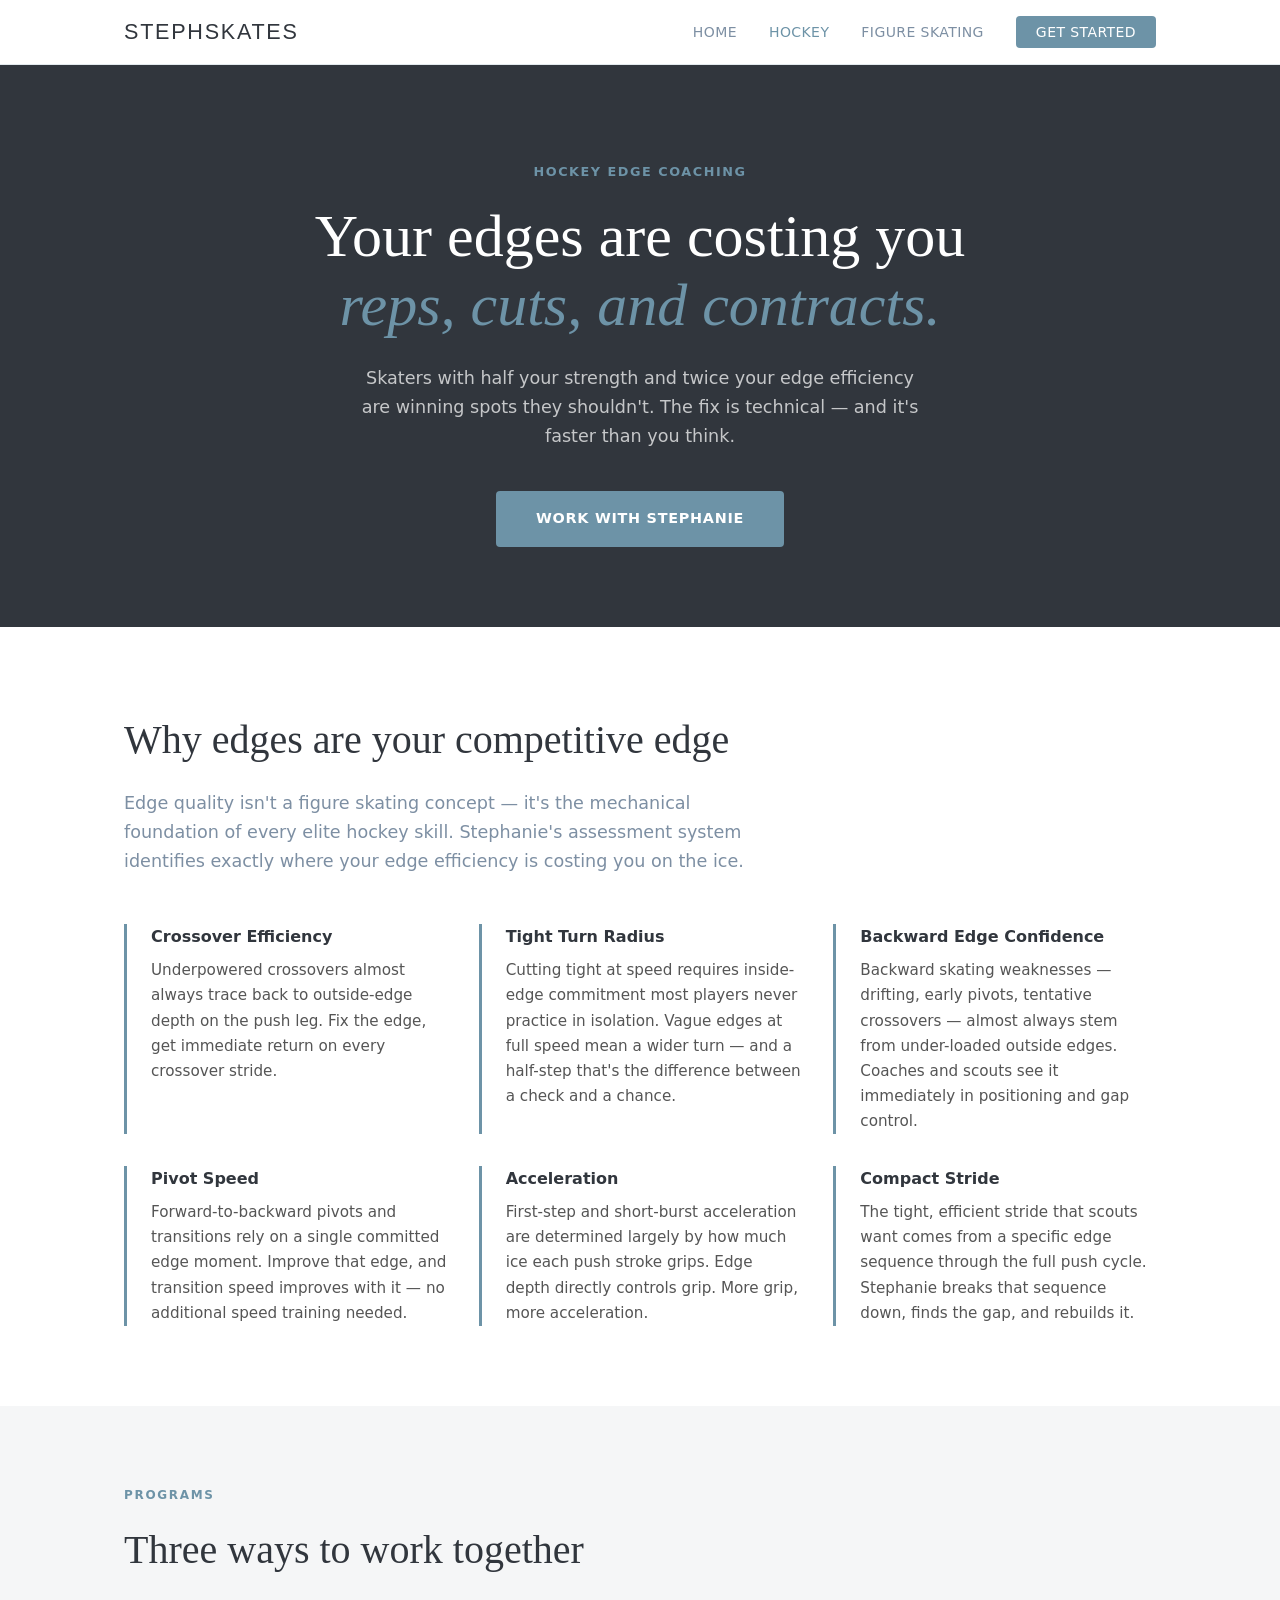
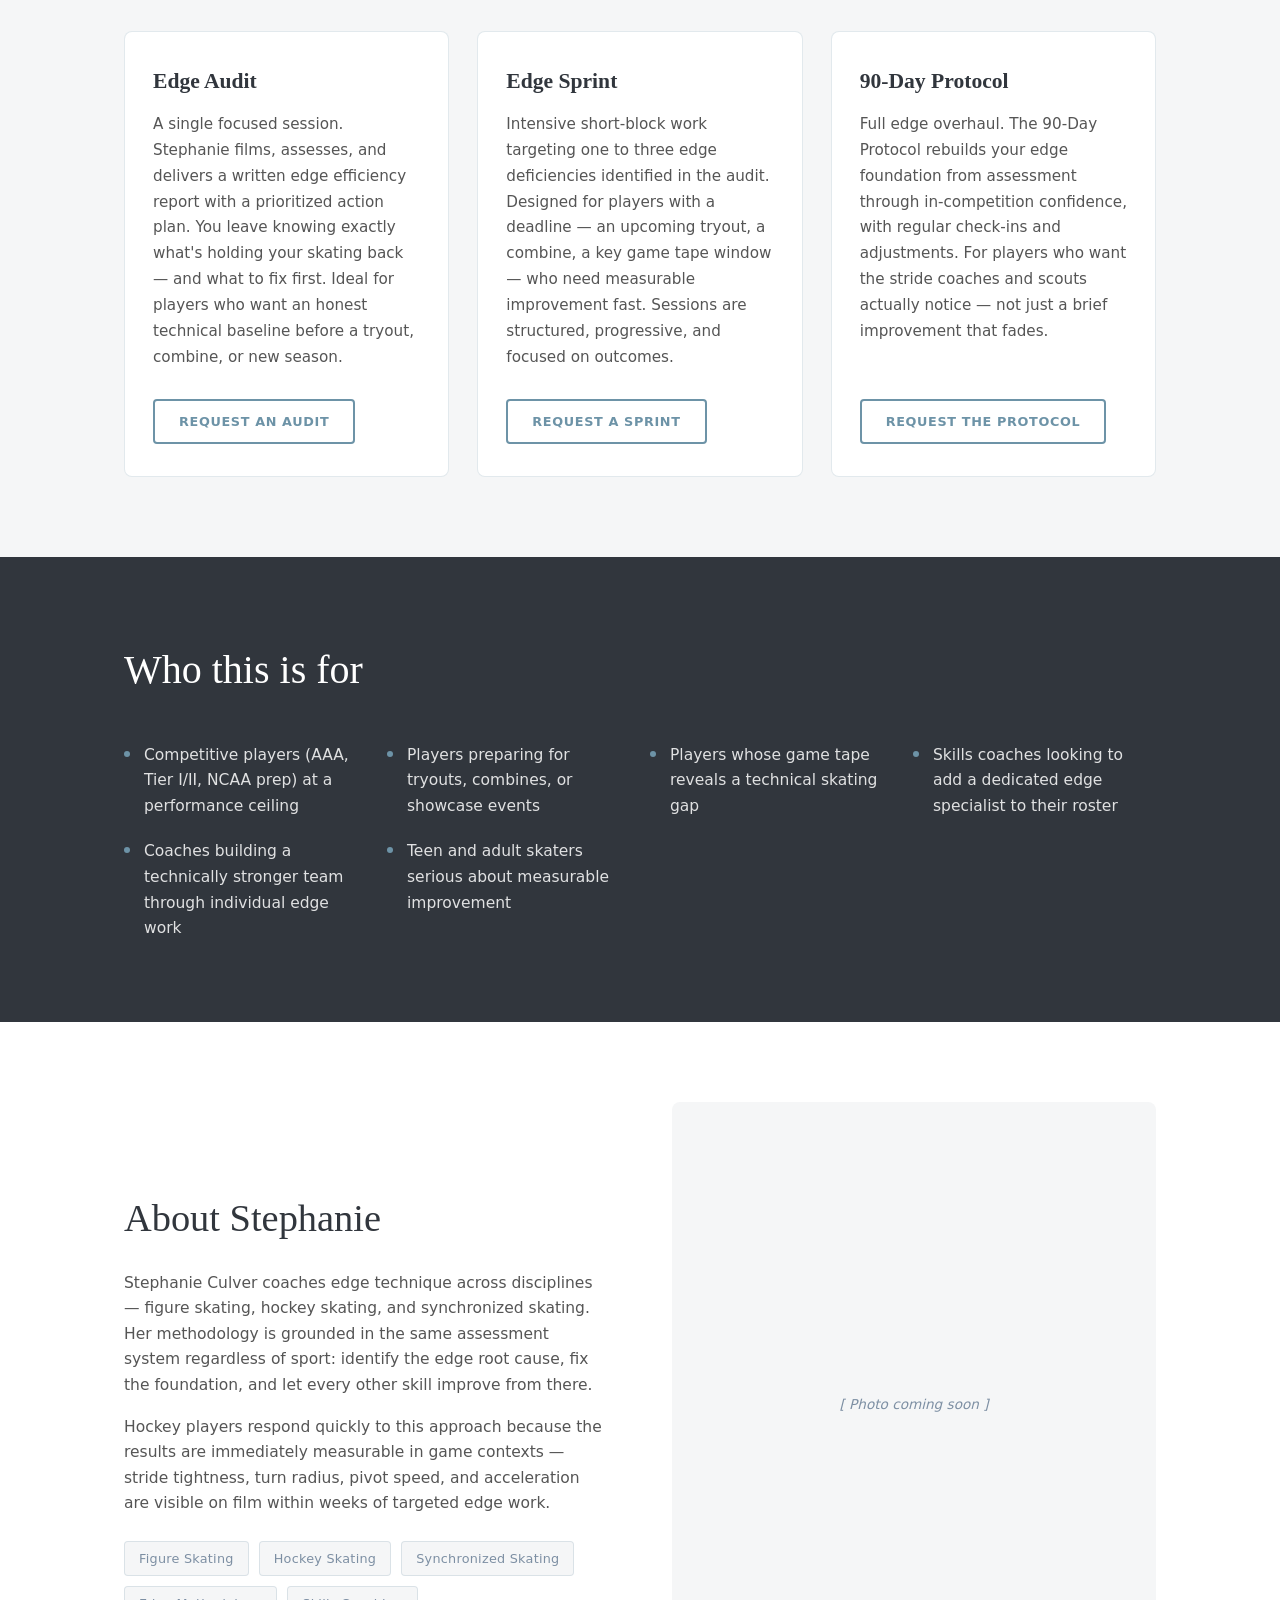
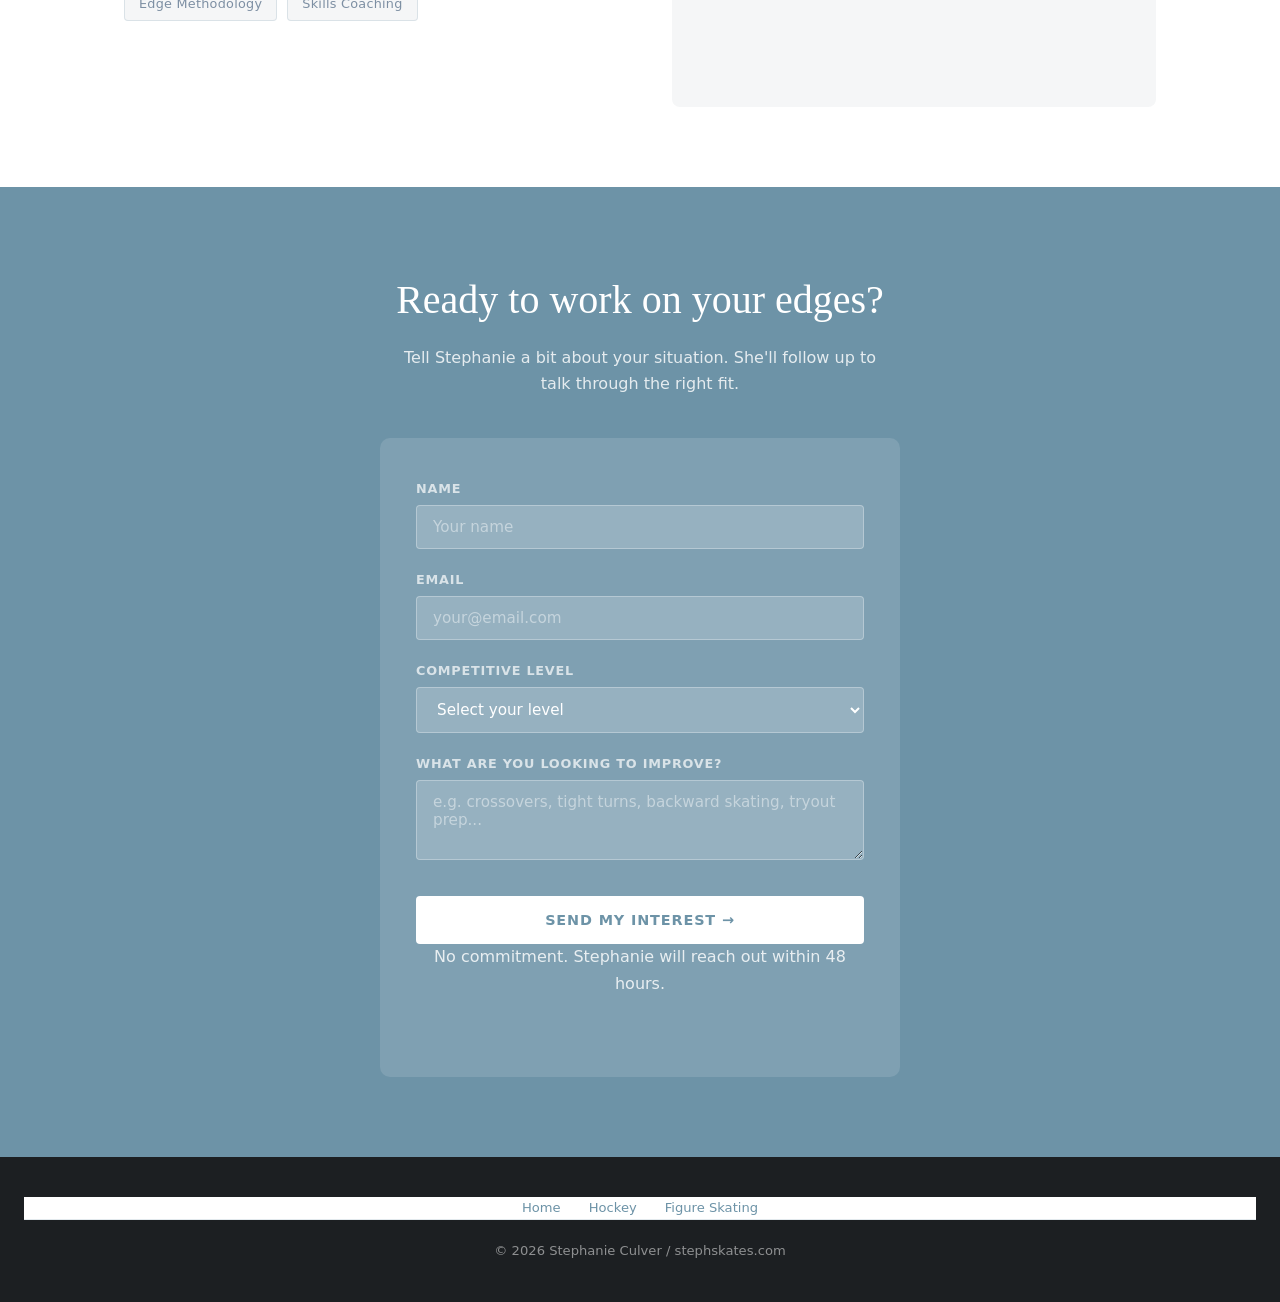
==== hockey/index.html @ eef1c1d4 "Add /hockey and /figureskating pages + update homepage nav - Add css/sport-pages.css (shared styles " ====
<!DOCTYPE html>
<html lang="en">
<head>
  <meta charset="UTF-8">
  <meta name="viewport" content="width=device-width, initial-scale=1.0">
  <title>Hockey Edge Coaching | Stephanie Culver — stephskates.com</title>
  <meta name="description" content="Elite edge coaching for competitive hockey players. Stephanie Culver's edge methodology translates directly into acceleration, stopping power, crossover efficiency, and the compact stride that coaches and scouts notice.">
  <meta property="og:title" content="Hockey Edge Coaching | stephskates.com">
  <meta property="og:description" content="The technical difference between a good hockey player and an elite one almost always starts with edges.">
  <meta property="og:type" content="website">
  <link rel="stylesheet" href="../css/sport-pages.css">
</head>
<body>

  <!-- NAV -->
  <nav>
    <div class="nav-inner">
      <a href="/" class="nav-wordmark">STEPHSKATES</a>
      <ul class="nav-links">
        <li><a href="/">Home</a></li>
        <li><a href="/hockey" aria-current="page">Hockey</a></li>
        <li><a href="/figureskating">Figure Skating</a></li>
        <li><a href="#contact" class="nav-cta">Get Started</a></li>
      </ul>
    </div>
  </nav>

  <!-- HERO -->
  <section class="hero">
    <div class="container">
      <p class="hero-eyebrow">Hockey Edge Coaching</p>
      <h1>Your edges are costing you<br><em>reps, cuts, and contracts.</em></h1>
      <p class="hero-sub">
        Skaters with half your strength and twice your edge efficiency are winning spots they shouldn't.
        The fix is technical — and it's faster than you think.
      </p>
      <a href="#contact" class="btn-primary">Work with Stephanie</a>
    </div>
  </section>

  <!-- WHY EDGES MATTER FOR HOCKEY -->
  <section class="section-why">
    <div class="container">
      <h2>Why edges are your competitive edge</h2>
      <p class="lead">
        Edge quality isn't a figure skating concept — it's the mechanical foundation of every elite hockey skill.
        Stephanie's assessment system identifies exactly where your edge efficiency is costing you on the ice.
      </p>
      <div class="why-grid">
        <div class="why-card">
          <h3>Crossover Efficiency</h3>
          <p>
            Underpowered crossovers almost always trace back to outside-edge depth on the push leg.
            Fix the edge, get immediate return on every crossover stride.
          </p>
        </div>
        <div class="why-card">
          <h3>Tight Turn Radius</h3>
          <p>
            Cutting tight at speed requires inside-edge commitment most players never practice in isolation.
            Vague edges at full speed mean a wider turn — and a half-step that's the difference between a check and a chance.
          </p>
        </div>
        <div class="why-card">
          <h3>Backward Edge Confidence</h3>
          <p>
            Backward skating weaknesses — drifting, early pivots, tentative crossovers — almost always stem from under-loaded outside edges.
            Coaches and scouts see it immediately in positioning and gap control.
          </p>
        </div>
        <div class="why-card">
          <h3>Pivot Speed</h3>
          <p>
            Forward-to-backward pivots and transitions rely on a single committed edge moment.
            Improve that edge, and transition speed improves with it — no additional speed training needed.
          </p>
        </div>
        <div class="why-card">
          <h3>Acceleration</h3>
          <p>
            First-step and short-burst acceleration are determined largely by how much ice each push stroke grips.
            Edge depth directly controls grip. More grip, more acceleration.
          </p>
        </div>
        <div class="why-card">
          <h3>Compact Stride</h3>
          <p>
            The tight, efficient stride that scouts want comes from a specific edge sequence through the full push cycle.
            Stephanie breaks that sequence down, finds the gap, and rebuilds it.
          </p>
        </div>
      </div>
    </div>
  </section>

  <!-- PROGRAMS -->
  <section class="section-services" id="programs">
    <div class="container">
      <p class="section-label">Programs</p>
      <h2>Three ways to work together</h2>
      <div class="services-grid">

        <div class="service-card">
          <div class="service-card-name">Edge Audit</div>
          <div class="service-card-desc">
            A single focused session. Stephanie films, assesses, and delivers a written edge efficiency report with a
            prioritized action plan. You leave knowing exactly what's holding your skating back — and what to fix first.
            Ideal for players who want an honest technical baseline before a tryout, combine, or new season.
          </div>
          <a href="#contact" class="btn-ghost">Request an Audit</a>
        </div>

        <div class="service-card">
          <div class="service-card-name">Edge Sprint</div>
          <div class="service-card-desc">
            Intensive short-block work targeting one to three edge deficiencies identified in the audit.
            Designed for players with a deadline — an upcoming tryout, a combine, a key game tape window —
            who need measurable improvement fast. Sessions are structured, progressive, and focused on outcomes.
          </div>
          <a href="#contact" class="btn-ghost">Request a Sprint</a>
        </div>

        <div class="service-card">
          <div class="service-card-name">90-Day Protocol</div>
          <div class="service-card-desc">
            Full edge overhaul. The 90-Day Protocol rebuilds your edge foundation from assessment through
            in-competition confidence, with regular check-ins and adjustments. For players who want the
            stride coaches and scouts actually notice — not just a brief improvement that fades.
          </div>
          <a href="#contact" class="btn-ghost">Request the Protocol</a>
        </div>

      </div>
    </div>
  </section>

  <!-- WHO IT'S FOR -->
  <section class="section-audience">
    <div class="container">
      <h2>Who this is for</h2>
      <ul class="audience-list">
        <li>Competitive players (AAA, Tier I/II, NCAA prep) at a performance ceiling</li>
        <li>Players preparing for tryouts, combines, or showcase events</li>
        <li>Players whose game tape reveals a technical skating gap</li>
        <li>Skills coaches looking to add a dedicated edge specialist to their roster</li>
        <li>Coaches building a technically stronger team through individual edge work</li>
        <li>Teen and adult skaters serious about measurable improvement</li>
      </ul>
    </div>
  </section>

  <!-- CREDENTIALS -->
  <section class="section-credentials">
    <div class="container">
      <div class="credentials-inner">
        <div>
          <h2>About Stephanie</h2>
          <p>
            Stephanie Culver coaches edge technique across disciplines — figure skating, hockey skating,
            and synchronized skating. Her methodology is grounded in the same assessment system regardless
            of sport: identify the edge root cause, fix the foundation, and let every other skill improve from there.
          </p>
          <p>
            Hockey players respond quickly to this approach because the results are immediately measurable in
            game contexts — stride tightness, turn radius, pivot speed, and acceleration are visible on film
            within weeks of targeted edge work.
          </p>
          <div class="cred-tags">
            <span class="cred-tag">Figure Skating</span>
            <span class="cred-tag">Hockey Skating</span>
            <span class="cred-tag">Synchronized Skating</span>
            <span class="cred-tag">Edge Methodology</span>
            <span class="cred-tag">Skills Coaching</span>
          </div>
        </div>
        <div class="credentials-photo">
          [ Photo coming soon ]
        </div>
      </div>
    </div>
  </section>

  <!-- CTA / INTEREST FORM -->
  <section class="section-cta" id="contact">
    <div class="container">
      <h2>Ready to work on your edges?</h2>
      <p>
        Tell Stephanie a bit about your situation. She'll follow up to talk through the right fit.
      </p>

      <!--
        SETUP NOTE: Replace the action URL below with your Formspree endpoint.
        1. Go to formspree.io and create a free account
        2. Create a new form — name it "Hockey Interest"
        3. Copy the form ID (e.g. xpzgkrby) and replace YOUR_FORM_ID below
        4. Action becomes: https://formspree.io/f/YOUR_FORM_ID
      -->
      <form
        class="interest-form"
        action="https://formspree.io/f/YOUR_FORM_ID"
        method="POST"
      >
        <input type="hidden" name="_subject" value="Hockey coaching inquiry — stephskates.com">
        <input type="hidden" name="sport" value="Hockey">

        <div class="form-row">
          <label for="hk-name">Name</label>
          <input type="text" id="hk-name" name="name" placeholder="Your name" required>
        </div>

        <div class="form-row">
          <label for="hk-email">Email</label>
          <input type="email" id="hk-email" name="email" placeholder="your@email.com" required>
        </div>

        <div class="form-row">
          <label for="hk-level">Competitive level</label>
          <select id="hk-level" name="competitive_level" required>
            <option value="" disabled selected>Select your level</option>
            <option value="youth">Youth / Learn to Train</option>
            <option value="teen-competitive">Teen competitive (AA/AAA)</option>
            <option value="tier-1-2">Tier I / Tier II</option>
            <option value="ncaa-prep">NCAA prep</option>
            <option value="adult-rec">Adult recreational</option>
            <option value="adult-competitive">Adult competitive</option>
            <option value="coach">I'm a coach</option>
          </select>
        </div>

        <div class="form-row">
          <label for="hk-goal">What are you looking to improve?</label>
          <textarea id="hk-goal" name="goal" rows="3" placeholder="e.g. crossovers, tight turns, backward skating, tryout prep..."></textarea>
        </div>

        <button type="submit" class="btn-submit">Send my interest →</button>
        <p class="form-note">No commitment. Stephanie will reach out within 48 hours.</p>
      </form>
    </div>
  </section>

  <!-- FOOTER -->
  <footer>
    <nav class="footer-nav">
      <a href="/">Home</a>
      <a href="/hockey">Hockey</a>
      <a href="/figureskating">Figure Skating</a>
    </nav>
    <p>&copy; 2026 Stephanie Culver / stephskates.com</p>
  </footer>

</body>
</html>
---- css/sport-pages.css ----
/* =============================================
   stephskates.com — Sport-Specific Pages
   Shared across /hockey and /figureskating
   Brand: Pearl White / Lagoon Blue
   ============================================= */

/* --- Reset & Base --- */
*, *::before, *::after { box-sizing: border-box; margin: 0; padding: 0; }

:root {
  --pearl-white:   #F5F6F7;
  --lagoon-blue:   #6D93A7;
  --deep-graphite: #31363D;
  --blue-slate:    #7D8FA3;
  --white:         #FFFFFF;
  --off-black:     #1C1F22;
  --border-subtle: rgba(109, 147, 167, 0.2);

  --font-wordmark: 'Bebas Neue', 'Arial Narrow', Arial, sans-serif;
  --font-headline: 'Cormorant Garamond', Georgia, 'Times New Roman', serif;
  --font-body:     'DM Sans', 'Segoe UI', system-ui, sans-serif;

  --max-w: 1080px;
  --section-pad: 80px 24px;
}

html { font-size: 16px; scroll-behavior: smooth; }

body {
  background: var(--pearl-white);
  color: var(--deep-graphite);
  font-family: var(--font-body);
  line-height: 1.65;
  -webkit-font-smoothing: antialiased;
}

/* --- Google Fonts import --- */
@import url('https://fonts.googleapis.com/css2?family=Bebas+Neue&family=Cormorant+Garamond:ital,wght@0,400;0,600;1,400&family=DM+Sans:wght@400;500;600&display=swap');

/* --- Layout --- */
.container { max-width: var(--max-w); margin: 0 auto; padding: 0 24px; }

/* --- NAV --- */
nav {
  background: var(--white);
  border-bottom: 1px solid var(--border-subtle);
  position: sticky;
  top: 0;
  z-index: 100;
}
.nav-inner {
  max-width: var(--max-w);
  margin: 0 auto;
  padding: 0 24px;
  display: flex;
  align-items: center;
  justify-content: space-between;
  height: 64px;
}
.nav-wordmark {
  font-family: var(--font-wordmark);
  font-size: 1.35rem;
  letter-spacing: 0.08em;
  color: var(--deep-graphite);
  text-decoration: none;
}
.nav-links { display: flex; gap: 32px; list-style: none; }
.nav-links a {
  font-family: var(--font-body);
  font-size: 0.875rem;
  font-weight: 500;
  color: var(--blue-slate);
  text-decoration: none;
  letter-spacing: 0.03em;
  text-transform: uppercase;
  transition: color 0.2s;
}
.nav-links a:hover, .nav-links a[aria-current="page"] { color: var(--lagoon-blue); }
.nav-cta {
  background: var(--lagoon-blue);
  color: var(--white) !important;
  padding: 8px 20px;
  border-radius: 4px;
}
.nav-cta:hover { background: var(--deep-graphite) !important; color: var(--white) !important; }

/* --- HERO --- */
.hero {
  background: var(--deep-graphite);
  color: var(--white);
  padding: 96px 24px 80px;
  text-align: center;
}
.hero-eyebrow {
  font-family: var(--font-body);
  font-size: 0.8rem;
  font-weight: 600;
  letter-spacing: 0.12em;
  text-transform: uppercase;
  color: var(--lagoon-blue);
  margin-bottom: 20px;
}
.hero h1 {
  font-family: var(--font-headline);
  font-size: clamp(2.25rem, 5vw, 3.75rem);
  font-weight: 400;
  line-height: 1.15;
  max-width: 760px;
  margin: 0 auto 24px;
}
.hero h1 em { font-style: italic; color: var(--lagoon-blue); }
.hero-sub {
  font-size: 1.1rem;
  color: rgba(255,255,255,0.72);
  max-width: 560px;
  margin: 0 auto 40px;
}
.btn-primary {
  display: inline-block;
  background: var(--lagoon-blue);
  color: var(--white);
  font-family: var(--font-body);
  font-weight: 600;
  font-size: 0.9rem;
  letter-spacing: 0.05em;
  text-transform: uppercase;
  padding: 16px 40px;
  border-radius: 4px;
  text-decoration: none;
  border: none;
  cursor: pointer;
  transition: background 0.2s, transform 0.15s;
}
.btn-primary:hover { background: var(--blue-slate); transform: translateY(-1px); }
.btn-ghost {
  display: inline-block;
  background: transparent;
  color: var(--lagoon-blue);
  font-family: var(--font-body);
  font-weight: 600;
  font-size: 0.9rem;
  letter-spacing: 0.05em;
  text-transform: uppercase;
  padding: 15px 40px;
  border-radius: 4px;
  text-decoration: none;
  border: 2px solid var(--lagoon-blue);
  cursor: pointer;
  transition: background 0.2s, color 0.2s;
}
.btn-ghost:hover { background: var(--lagoon-blue); color: var(--white); }

/* --- WHY SECTION --- */
.section-why {
  padding: var(--section-pad);
  background: var(--white);
}
.section-why h2 {
  font-family: var(--font-headline);
  font-size: clamp(1.75rem, 3.5vw, 2.5rem);
  font-weight: 400;
  margin-bottom: 16px;
  color: var(--deep-graphite);
}
.section-why .lead {
  font-size: 1.1rem;
  color: var(--blue-slate);
  max-width: 640px;
  margin-bottom: 48px;
}
.why-grid {
  display: grid;
  grid-template-columns: repeat(auto-fit, minmax(280px, 1fr));
  gap: 32px;
}
.why-card {
  border-left: 3px solid var(--lagoon-blue);
  padding-left: 24px;
}
.why-card h3 {
  font-family: var(--font-body);
  font-weight: 600;
  font-size: 1rem;
  margin-bottom: 8px;
  color: var(--deep-graphite);
}
.why-card p { font-size: 0.95rem; color: #555; }

/* --- SERVICES / PROGRAMS --- */
.section-services {
  padding: var(--section-pad);
  background: var(--pearl-white);
}
.section-label {
  font-family: var(--font-body);
  font-size: 0.75rem;
  font-weight: 600;
  letter-spacing: 0.14em;
  text-transform: uppercase;
  color: var(--lagoon-blue);
  margin-bottom: 12px;
}
.section-services h2 {
  font-family: var(--font-headline);
  font-size: clamp(1.75rem, 3.5vw, 2.5rem);
  font-weight: 400;
  margin-bottom: 48px;
  color: var(--deep-graphite);
}
.services-grid {
  display: grid;
  grid-template-columns: repeat(auto-fit, minmax(280px, 1fr));
  gap: 28px;
}
.service-card {
  background: var(--white);
  border: 1px solid var(--border-subtle);
  border-radius: 8px;
  padding: 32px 28px;
  display: flex;
  flex-direction: column;
}
.service-card-name {
  font-family: var(--font-headline);
  font-size: 1.35rem;
  font-weight: 600;
  color: var(--deep-graphite);
  margin-bottom: 12px;
}
.service-card-desc {
  font-size: 0.95rem;
  color: #555;
  line-height: 1.7;
  flex: 1;
  margin-bottom: 28px;
}
.service-card .btn-ghost {
  align-self: flex-start;
  font-size: 0.8rem;
  padding: 10px 24px;
}

/* --- WHO IT'S FOR --- */
.section-audience {
  padding: var(--section-pad);
  background: var(--deep-graphite);
  color: var(--white);
}
.section-audience h2 {
  font-family: var(--font-headline);
  font-size: clamp(1.75rem, 3.5vw, 2.5rem);
  font-weight: 400;
  margin-bottom: 40px;
}
.audience-list {
  display: grid;
  grid-template-columns: repeat(auto-fit, minmax(240px, 1fr));
  gap: 20px;
  list-style: none;
}
.audience-list li {
  display: flex;
  align-items: flex-start;
  gap: 14px;
  font-size: 0.97rem;
  color: rgba(255,255,255,0.85);
}
.audience-list li::before {
  content: '';
  display: block;
  width: 6px;
  height: 6px;
  min-width: 6px;
  border-radius: 50%;
  background: var(--lagoon-blue);
  margin-top: 8px;
}

/* --- CREDENTIALS / BIO --- */
.section-credentials {
  padding: var(--section-pad);
  background: var(--white);
}
.credentials-inner {
  display: grid;
  grid-template-columns: 1fr 1fr;
  gap: 64px;
  align-items: center;
}
@media (max-width: 720px) { .credentials-inner { grid-template-columns: 1fr; gap: 40px; } }
.credentials-inner h2 {
  font-family: var(--font-headline);
  font-size: clamp(1.75rem, 3.5vw, 2.4rem);
  font-weight: 400;
  margin-bottom: 20px;
  color: var(--deep-graphite);
}
.credentials-inner p {
  font-size: 0.97rem;
  color: #555;
  margin-bottom: 16px;
}
.cred-tags { display: flex; flex-wrap: wrap; gap: 10px; margin-top: 24px; }
.cred-tag {
  background: var(--pearl-white);
  border: 1px solid var(--border-subtle);
  border-radius: 4px;
  padding: 6px 14px;
  font-size: 0.8rem;
  font-weight: 500;
  color: var(--blue-slate);
  letter-spacing: 0.02em;
}
.credentials-photo {
  background: var(--pearl-white);
  border-radius: 8px;
  aspect-ratio: 4/5;
  display: flex;
  align-items: center;
  justify-content: center;
  color: var(--blue-slate);
  font-size: 0.85rem;
  font-style: italic;
}

/* --- CTA / INTEREST FORM --- */
.section-cta {
  padding: var(--section-pad);
  background: var(--lagoon-blue);
  color: var(--white);
  text-align: center;
}
.section-cta h2 {
  font-family: var(--font-headline);
  font-size: clamp(1.75rem, 3.5vw, 2.5rem);
  font-weight: 400;
  margin-bottom: 12px;
}
.section-cta p {
  font-size: 1rem;
  color: rgba(255,255,255,0.82);
  max-width: 480px;
  margin: 0 auto 40px;
}
.interest-form {
  max-width: 520px;
  margin: 0 auto;
  background: rgba(255,255,255,0.12);
  border-radius: 10px;
  padding: 40px 36px;
  text-align: left;
}
.interest-form .form-row {
  margin-bottom: 20px;
}
.interest-form label {
  display: block;
  font-size: 0.8rem;
  font-weight: 600;
  letter-spacing: 0.06em;
  text-transform: uppercase;
  color: rgba(255,255,255,0.7);
  margin-bottom: 6px;
}
.interest-form input,
.interest-form select,
.interest-form textarea {
  width: 100%;
  background: rgba(255,255,255,0.18);
  border: 1px solid rgba(255,255,255,0.3);
  border-radius: 4px;
  padding: 12px 16px;
  font-family: var(--font-body);
  font-size: 0.95rem;
  color: var(--white);
  outline: none;
  transition: border-color 0.2s;
}
.interest-form input::placeholder,
.interest-form textarea::placeholder { color: rgba(255,255,255,0.45); }
.interest-form input:focus,
.interest-form select:focus,
.interest-form textarea:focus { border-color: rgba(255,255,255,0.7); }
.interest-form select option { color: var(--deep-graphite); background: var(--white); }
.interest-form .btn-submit {
  width: 100%;
  background: var(--white);
  color: var(--lagoon-blue);
  font-family: var(--font-body);
  font-weight: 700;
  font-size: 0.9rem;
  letter-spacing: 0.06em;
  text-transform: uppercase;
  padding: 16px;
  border: none;
  border-radius: 4px;
  cursor: pointer;
  margin-top: 8px;
  transition: background 0.2s, color 0.2s;
}
.interest-form .btn-submit:hover { background: var(--deep-graphite); color: var(--white); }
.form-note {
  font-size: 0.78rem;
  color: rgba(255,255,255,0.55);
  text-align: center;
  margin-top: 14px;
}

/* --- FOOTER --- */
footer {
  background: var(--off-black);
  color: rgba(255,255,255,0.5);
  padding: 40px 24px;
  text-align: center;
  font-size: 0.82rem;
}
footer a { color: var(--lagoon-blue); text-decoration: none; }
footer .footer-nav { display: flex; justify-content: center; gap: 28px; margin-bottom: 20px; flex-wrap: wrap; }
footer .footer-nav a { font-size: 0.82rem; }

/* --- RESPONSIVE --- */
@media (max-width: 640px) {
  .nav-links { display: none; }
  .interest-form { padding: 28px 20px; }
  .services-grid { grid-template-columns: 1fr; }
  .why-grid { grid-template-columns: 1fr; }
}
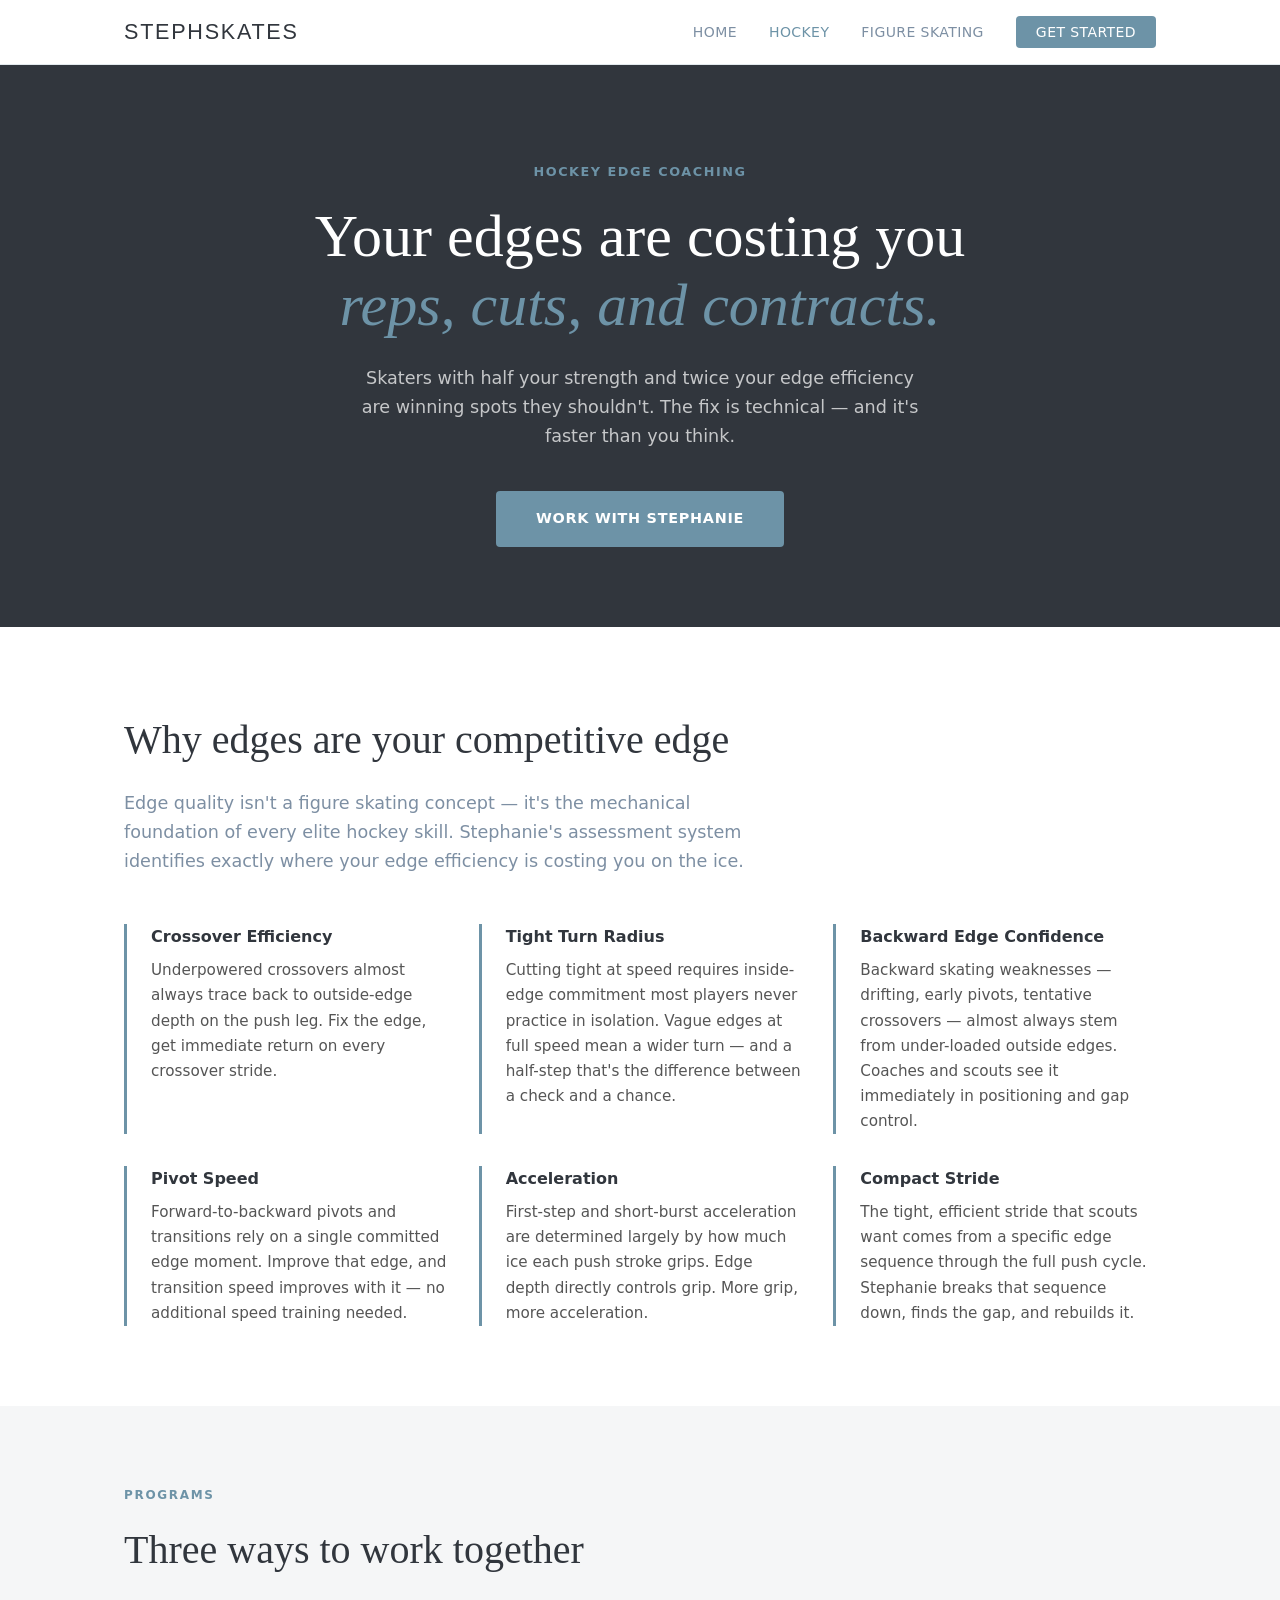
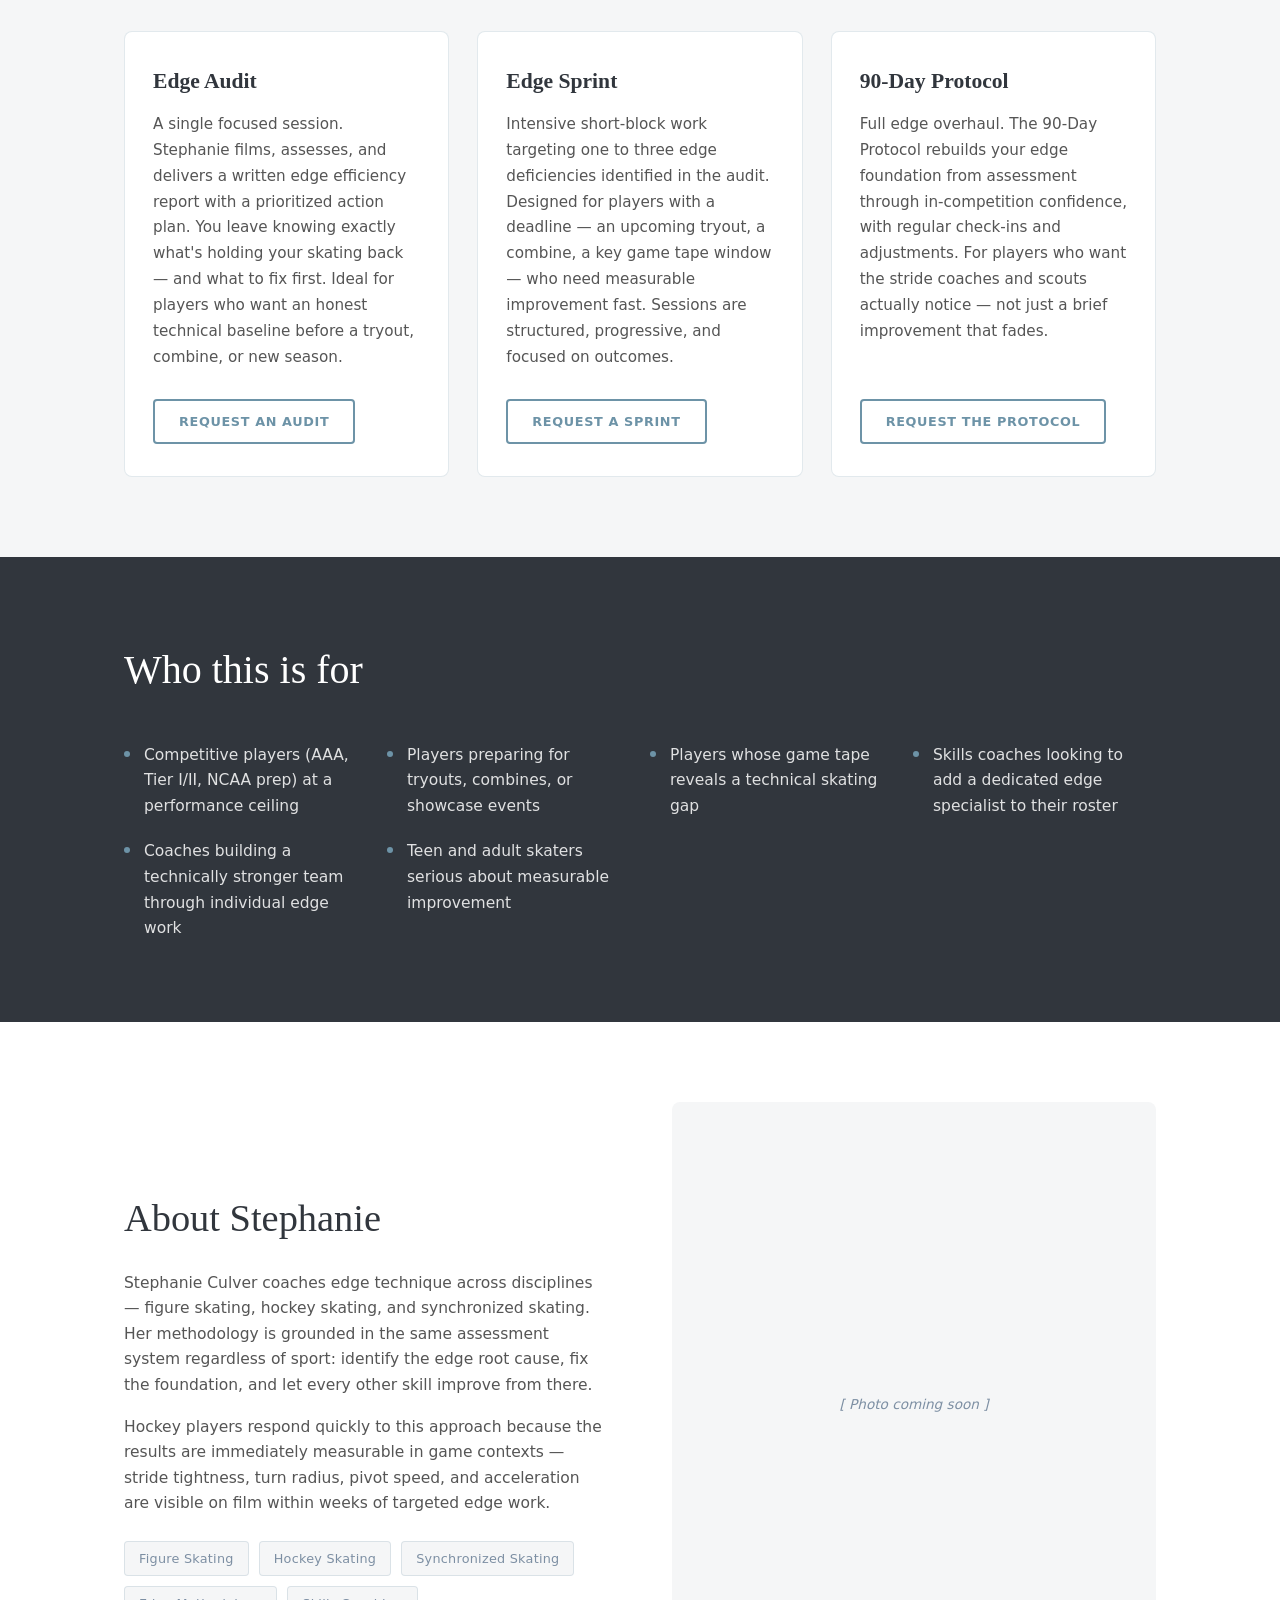
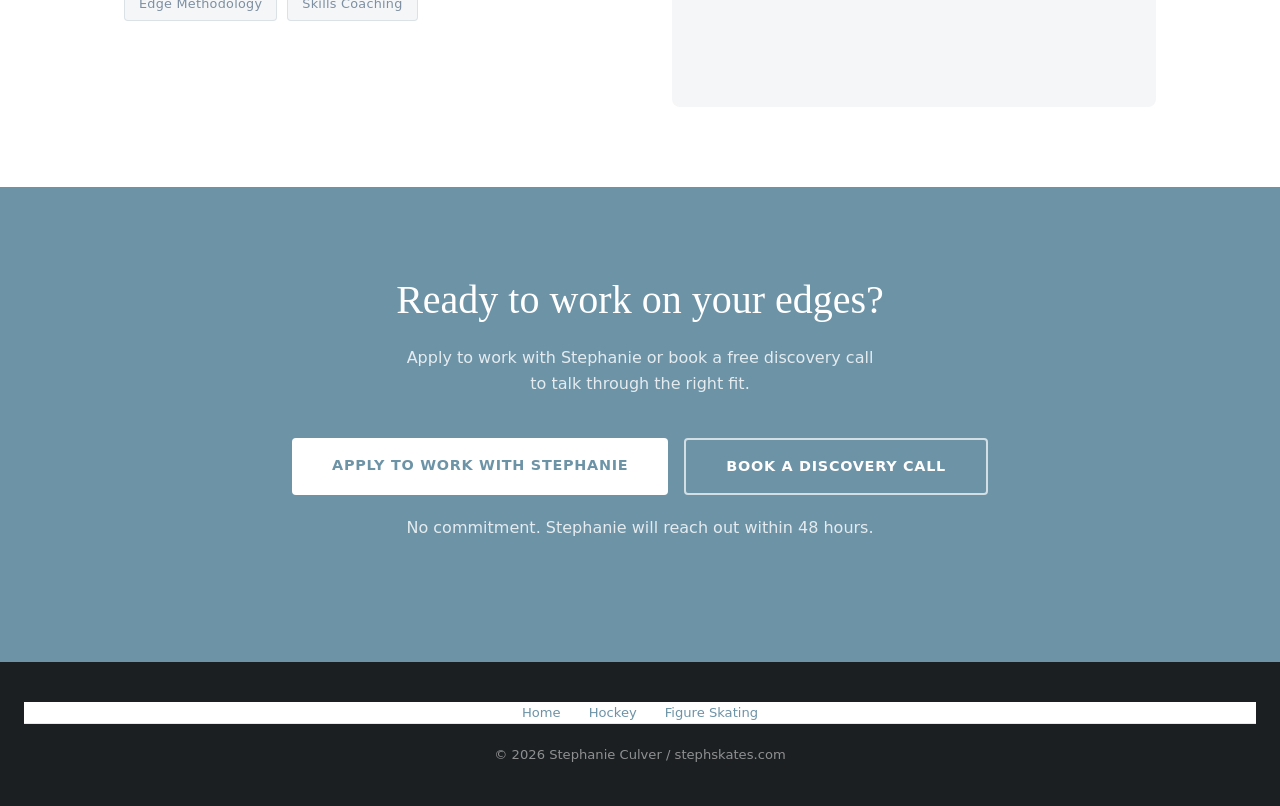
==== commit 2a488683: "Replace Formspree forms with apply.html + Google Calendar CTA Remove placeholder Formspree forms; wi" ====
--- a/hockey/index.html
+++ b/hockey/index.html
@@ -180,61 +180,18 @@
     </div>
   </section>
 
-  <!-- CTA / INTEREST FORM -->
+  <!-- CTA -->
   <section class="section-cta" id="contact">
     <div class="container">
       <h2>Ready to work on your edges?</h2>
       <p>
-        Tell Stephanie a bit about your situation. She'll follow up to talk through the right fit.
+        Apply to work with Stephanie or book a free discovery call to talk through the right fit.
       </p>
-
-      <!--
-        SETUP NOTE: Replace the action URL below with your Formspree endpoint.
-        1. Go to formspree.io and create a free account
-        2. Create a new form — name it "Hockey Interest"
-        3. Copy the form ID (e.g. xpzgkrby) and replace YOUR_FORM_ID below
-        4. Action becomes: https://formspree.io/f/YOUR_FORM_ID
-      -->
-      <form
-        class="interest-form"
-        action="https://formspree.io/f/YOUR_FORM_ID"
-        method="POST"
-      >
-        <input type="hidden" name="_subject" value="Hockey coaching inquiry — stephskates.com">
-        <input type="hidden" name="sport" value="Hockey">
-
-        <div class="form-row">
-          <label for="hk-name">Name</label>
-          <input type="text" id="hk-name" name="name" placeholder="Your name" required>
-        </div>
-
-        <div class="form-row">
-          <label for="hk-email">Email</label>
-          <input type="email" id="hk-email" name="email" placeholder="your@email.com" required>
-        </div>
-
-        <div class="form-row">
-          <label for="hk-level">Competitive level</label>
-          <select id="hk-level" name="competitive_level" required>
-            <option value="" disabled selected>Select your level</option>
-            <option value="youth">Youth / Learn to Train</option>
-            <option value="teen-competitive">Teen competitive (AA/AAA)</option>
-            <option value="tier-1-2">Tier I / Tier II</option>
-            <option value="ncaa-prep">NCAA prep</option>
-            <option value="adult-rec">Adult recreational</option>
-            <option value="adult-competitive">Adult competitive</option>
-            <option value="coach">I'm a coach</option>
-          </select>
-        </div>
-
-        <div class="form-row">
-          <label for="hk-goal">What are you looking to improve?</label>
-          <textarea id="hk-goal" name="goal" rows="3" placeholder="e.g. crossovers, tight turns, backward skating, tryout prep..."></textarea>
-        </div>
-
-        <button type="submit" class="btn-submit">Send my interest →</button>
-        <p class="form-note">No commitment. Stephanie will reach out within 48 hours.</p>
-      </form>
+      <div class="cta-actions">
+        <a href="/apply.html" class="btn-primary">Apply to work with Stephanie</a>
+        <a href="https://calendar.app.google/U8hBmkAjbMytC3xX8" class="btn-ghost" target="_blank" rel="noopener">Book a discovery call</a>
+      </div>
+      <p class="form-note">No commitment. Stephanie will reach out within 48 hours.</p>
     </div>
   </section>
 
--- a/css/sport-pages.css
+++ b/css/sport-pages.css
@@ -399,6 +399,23 @@
   transition: background 0.2s, color 0.2s;
 }
 .interest-form .btn-submit:hover { background: var(--deep-graphite); color: var(--white); }
+.cta-actions {
+  display: flex;
+  flex-wrap: wrap;
+  gap: 16px;
+  justify-content: center;
+  margin-bottom: 20px;
+}
+.section-cta .btn-primary {
+  background: var(--white);
+  color: var(--lagoon-blue);
+}
+.section-cta .btn-primary:hover { background: #f0f0f0; transform: translateY(-1px); }
+.section-cta .btn-ghost {
+  border-color: rgba(255,255,255,0.7);
+  color: var(--white);
+}
+.section-cta .btn-ghost:hover { background: rgba(255,255,255,0.15); color: var(--white); }
 .form-note {
   font-size: 0.78rem;
   color: rgba(255,255,255,0.55);
